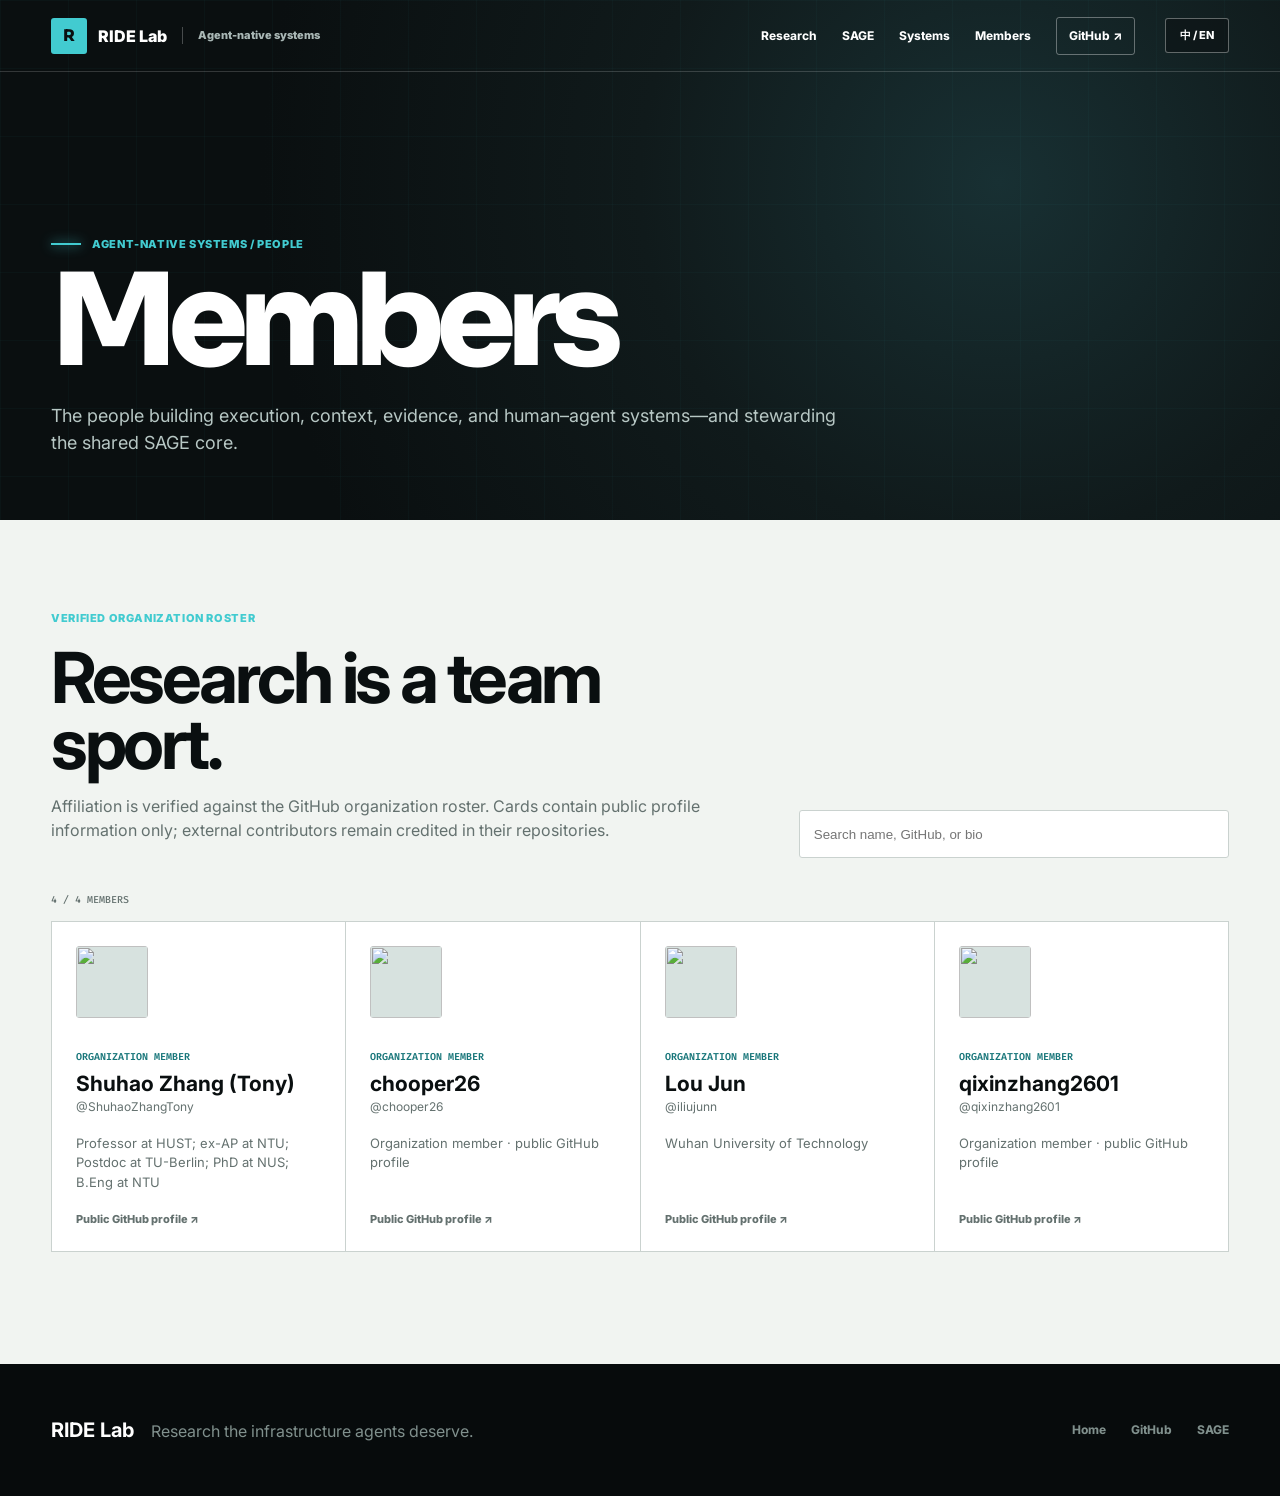
==== members.html @ 4f3273b3 "Add RIDE Lab members directory" ====
<!doctype html>
<html lang="en">
<head>
  <meta charset="utf-8">
  <meta name="viewport" content="width=device-width, initial-scale=1">
  <meta name="description" content="Verified RIDE Lab organization members and their public GitHub profiles.">
  <link rel="canonical" href="https://ride-lab.github.io/members.html">
  <title>Members | RIDE Lab</title>
  <link rel="icon" href="./assets/ride-mark.svg" type="image/svg+xml">
  <link rel="preconnect" href="https://fonts.googleapis.com">
  <link rel="preconnect" href="https://fonts.gstatic.com" crossorigin>
  <link href="https://fonts.googleapis.com/css2?family=Fira+Code:wght@400;500;600&family=Inter:wght@400;500;600;700;800;900&family=Sora:wght@600;700;800&display=swap" rel="stylesheet">
  <link rel="stylesheet" href="./assets/site.css?v=members-20260818">
</head>
<body data-title-en="Members | RIDE Lab" data-title-zh="成员｜RIDE Lab">
  <header class="site-header">
    <a class="brand" href="./index.html" aria-label="RIDE Lab home"><span class="brand-mark">R</span><span class="brand-copy">RIDE Lab<small data-en="Agent-native systems" data-zh="智能体原生系统">Agent-native systems</small></span></a>
    <nav aria-label="Primary navigation"><a href="./index.html#research" data-en="Research" data-zh="研究">Research</a><a href="./index.html#sage">SAGE</a><a href="./index.html#systems" data-en="Systems" data-zh="系统">Systems</a><a href="./members.html" aria-current="page" data-en="Members" data-zh="成员">Members</a><a class="nav-action" href="https://github.com/RIDE-Lab">GitHub ↗</a></nav>
    <button id="lang-toggle" class="lang-toggle" type="button" aria-label="切换到中文">中 / EN</button>
  </header>
  <main>
    <section class="members-hero" aria-labelledby="members-title"><div class="members-hero-copy"><p class="signal"><span></span><span data-en="Agent-native systems / people" data-zh="智能体原生系统 / 成员">Agent-native systems / people</span></p><h1 id="members-title" data-en="Members" data-zh="成员">Members</h1><p data-en="The people building execution, context, evidence, and human–agent systems—and stewarding the shared SAGE core." data-zh="共同建设执行、上下文、证据与人机智能体系统，并维护 SAGE 共同核心的成员。">The people building execution, context, evidence, and human–agent systems—and stewarding the shared SAGE core.</p></div></section>
    <section class="member-directory" data-member-directory data-source="./data/members.json">
      <div class="member-directory-head"><div><p class="eyebrow" data-en="Verified organization roster" data-zh="已核验组织名录">Verified organization roster</p><h2 data-en="Research is a team sport." data-zh="系统研究是一项团队工作。">Research is a team sport.</h2><p data-en="Affiliation is verified against the GitHub organization roster. Cards contain public profile information only; external contributors remain credited in their repositories." data-zh="成员归属依据 GitHub 组织名录核验；卡片仅展示公开资料，外部贡献者继续在相应仓库中单独致谢。">Affiliation is verified against the GitHub organization roster. Cards contain public profile information only; external contributors remain credited in their repositories.</p></div><label><span class="visually-hidden" data-en="Search members" data-zh="搜索成员">Search members</span><input class="member-search" data-member-search type="search" placeholder="Search name, GitHub, or bio" data-en-placeholder="Search name, GitHub, or bio" data-zh-placeholder="按姓名、GitHub 或简介搜索"></label></div>
      <p class="member-status" data-member-status aria-live="polite">Loading members…</p><div class="member-grid" data-member-grid></div><p class="member-empty" data-member-empty hidden></p>
      <noscript><p class="member-empty">JavaScript is required to render the verified member directory. <a href="https://github.com/orgs/RIDE-Lab/people">Open GitHub people ↗</a></p></noscript>
    </section>
  </main>
  <footer><div><strong>RIDE Lab</strong><span data-en="Research the infrastructure agents deserve." data-zh="研究智能体真正需要的基础设施。">Research the infrastructure agents deserve.</span></div><nav><a href="./index.html" data-en="Home" data-zh="首页">Home</a><a href="https://github.com/RIDE-Lab">GitHub</a><a href="https://sage.org.ai/">SAGE</a></nav></footer>
  <script src="./assets/site.js?v=members-20260818"></script><script src="./assets/members.js?v=20260818"></script>
</body>
</html>
---- assets/site.css ----
:root{--ink:#0a0f10;--panel:#11191a;--paper:#f1f4f1;--white:#fff;--muted:#64716f;--line:#cad2cf;--dark-line:#2a3737;--cyan:#42cbd0;--green:#a8d94f;--amber:#f0b341;--coral:#ed7659;--max:1440px}*{box-sizing:border-box}html{scroll-behavior:smooth}body{margin:0;color:var(--ink);background:var(--paper);font:16px/1.5 Inter,ui-sans-serif,system-ui,sans-serif}a{color:inherit}button{font:inherit}::selection{color:var(--ink);background:var(--cyan)}
.site-header{position:absolute;inset:0 0 auto;z-index:20;min-height:72px;padding:0 max(4vw,calc((100vw - var(--max))/2));display:flex;align-items:center;gap:30px;color:#fff;border-bottom:1px solid #ffffff2b}.brand{display:flex;align-items:center;gap:11px;text-decoration:none}.brand-mark{width:36px;height:36px;display:grid;place-items:center;color:var(--ink);background:var(--cyan);border-radius:3px;font:800 16px Sora,sans-serif}.brand-copy{display:flex;align-items:center;gap:15px;font-weight:850}.brand-copy small{padding-left:15px;color:#a9b7b5;border-left:1px solid #ffffff40;font-size:11px}.site-header nav{margin-left:auto;display:flex;align-items:center;gap:25px}.site-header nav a,footer nav a{font-size:12px;font-weight:750;text-decoration:none}.site-header nav a:hover{color:var(--cyan)}.nav-action{padding:9px 12px;border:1px solid #ffffff59;border-radius:3px}.lang-toggle{min-width:64px;padding:8px 10px;color:#fff;background:#0a0f1080;border:1px solid #ffffff59;border-radius:3px;font-size:11px;font-weight:800;cursor:pointer}.lang-toggle:hover{color:var(--ink);background:var(--cyan)}
.hero{position:relative;min-height:min(860px,92svh);padding:148px max(4vw,calc((100vw - var(--max))/2)) 55px;display:grid;align-items:end;overflow:hidden;color:#fff;background:var(--ink)}.hero:after{content:"";position:absolute;inset:0;background:linear-gradient(90deg,#0a0f10fa 0%,#0a0f10e6 41%,#0a0f1052 72%,#0a0f10c2 100%)}.hero-grid{position:absolute;inset:0;opacity:.28;background-image:linear-gradient(#79989529 1px,transparent 1px),linear-gradient(90deg,#79989529 1px,transparent 1px);background-size:64px 64px;transform:perspective(700px) rotateX(55deg) scale(1.45) translateY(13%);transform-origin:center bottom}.hero-orbit{position:absolute;z-index:1;right:clamp(-240px,-8vw,-50px);top:45%;border:1px solid #42cbd06b;border-radius:50%;transform:translateY(-50%)}.hero-orbit:before,.hero-orbit:after{content:"";position:absolute;inset:13%;border:inherit;border-radius:inherit}.hero-orbit:after{inset:28%;border-color:#a8d94f61}.orbit-one{width:min(63vw,850px);aspect-ratio:1}.orbit-two{right:clamp(20px,8vw,150px);width:min(34vw,470px);aspect-ratio:1;border-style:dashed;opacity:.62}.hero-core{position:absolute;z-index:2;right:clamp(120px,22vw,390px);top:45%;width:142px;height:142px;display:grid;place-items:center;border:1px solid #ffffff80;transform:translate(50%,-50%) rotate(45deg);background:#0a0f10c2;box-shadow:0 0 80px #42cbd029}.hero-core span{transform:rotate(-45deg);color:var(--cyan);font:600 12px "Fira Code",monospace}.hero-core i{position:absolute;width:9px;height:9px;background:var(--cyan);box-shadow:0 0 16px var(--cyan)}.hero-core i:nth-of-type(1){left:-5px;top:28px}.hero-core i:nth-of-type(2){right:-5px;top:28px;background:var(--green)}.hero-core i:nth-of-type(3){right:-5px;bottom:24px;background:var(--amber)}.hero-copy{position:relative;z-index:3;max-width:830px}.signal,.eyebrow{margin:0 0 18px;color:var(--cyan);font-size:11px;font-weight:850;text-transform:uppercase;letter-spacing:.055em}.signal{display:flex;align-items:center;gap:11px}.signal>span:first-child{width:30px;height:2px;background:var(--cyan);box-shadow:0 0 12px var(--cyan)}h1{margin:0;font:800 clamp(78px,12vw,176px)/.78 Sora,Inter,sans-serif;letter-spacing:-.075em}h1 span{margin-left:.08em;color:transparent;-webkit-text-stroke:1px #ffffffa3}.hero-kicker{margin:37px 0 13px;max-width:780px;font-size:clamp(27px,3.2vw,45px);font-weight:750;line-height:1.06;letter-spacing:-.035em}.hero-summary{margin:0;max-width:720px;color:#c0ccca;font-size:17px}.actions{margin-top:33px;display:flex;align-items:center;gap:12px;flex-wrap:wrap}.button{min-height:46px;padding:12px 16px;display:inline-flex;align-items:center;justify-content:space-between;gap:22px;border-radius:3px;font-size:13px;font-weight:850;text-decoration:none}.primary{color:var(--ink);background:var(--cyan)}.primary:hover{background:#fff}.quiet{color:#fff;border:1px solid #ffffff61}.quiet:hover{border-color:var(--cyan)}.text-link{font-size:13px;font-weight:800;text-decoration:none}.text-link:hover{color:var(--cyan)}.hero-metrics{position:absolute;z-index:4;right:max(4vw,calc((100vw - var(--max))/2));bottom:55px;margin:0;display:grid;grid-template-columns:repeat(3,128px);border-top:1px solid #ffffff57}.hero-metrics div{padding:14px 0 0 18px;border-left:1px solid #ffffff57}.hero-metrics dt{font:600 24px "Fira Code",monospace}.hero-metrics dd{margin:4px 0 0;color:#a9b7b5;font-size:10px;font-weight:650;text-transform:uppercase}
.scope-rail{display:grid;grid-template-columns:repeat(5,minmax(0,1fr));color:#fff;background:#141d1e;border-bottom:1px solid var(--dark-line)}.scope-rail a{min-height:72px;padding:17px 20px;display:flex;align-items:center;gap:12px;border-right:1px solid var(--dark-line);font-size:12px;font-weight:750;text-decoration:none}.scope-rail a:before{content:attr(data-code);color:var(--cyan);font:500 10px "Fira Code",monospace}.scope-rail a:hover{color:var(--cyan);background:#192526}
.section{padding:106px max(4vw,calc((100vw - var(--max))/2))}.section-head{margin-bottom:50px;display:grid;grid-template-columns:minmax(0,1.55fr) minmax(280px,.7fr);gap:55px;align-items:end}.section-head h2{margin:0;max-width:950px;font-size:clamp(41px,5.7vw,82px);line-height:.96;letter-spacing:-.055em}.section-head>p{margin:0;color:var(--muted);font-size:16px}.agenda-grid{display:grid;grid-template-columns:repeat(4,minmax(0,1fr));border-top:1px solid var(--line);border-left:1px solid var(--line)}.agenda-grid article{min-height:430px;padding:24px;display:flex;flex-direction:column;border-right:1px solid var(--line);border-bottom:1px solid var(--line)}.agenda-grid article:before{content:attr(data-index);color:#7f8c89;font:500 10px "Fira Code",monospace}.agenda-grid b{width:56px;height:56px;margin:70px 0 30px;display:grid;place-items:center;background:var(--cyan);border-radius:3px;font:700 15px "Fira Code",monospace}.agenda-grid article:nth-child(2) b{background:var(--green)}.agenda-grid article:nth-child(3) b{background:var(--amber)}.agenda-grid article:nth-child(4) b{background:var(--coral)}.agenda-grid h3{margin:0 0 12px;font-size:27px;line-height:1.05;letter-spacing:-.035em}.agenda-grid p{margin:0;color:var(--muted)}.agenda-grid small{margin-top:auto;padding-top:25px;color:#7d8987;font:500 10px "Fira Code",monospace}
.sage-section{display:grid;grid-template-columns:minmax(320px,.8fr) minmax(480px,1.35fr);gap:clamp(60px,9vw,145px);color:#fff;background:var(--ink)}.sage-title h2{margin:0;color:var(--cyan);font:800 clamp(90px,11vw,166px)/.82 Sora,sans-serif;letter-spacing:-.075em}.sage-title>p:last-child{margin:27px 0 0;color:#9dadaa;font:500 13px/1.75 "Fira Code",monospace;text-transform:uppercase}.sage-body{padding-top:37px}.sage-body h3{margin:0 0 24px;font-size:clamp(27px,3.3vw,48px);line-height:1.08;letter-spacing:-.04em}.sage-body>p{max-width:780px;color:#a9b8b6;font-size:17px}.pillars{margin-top:47px;display:grid;grid-template-columns:repeat(3,minmax(0,1fr));border-top:1px solid var(--dark-line);border-left:1px solid var(--dark-line)}.pillars div{min-height:170px;padding:20px;display:flex;flex-direction:column;border-right:1px solid var(--dark-line);border-bottom:1px solid var(--dark-line)}.pillars span{color:var(--cyan);font:500 10px "Fira Code",monospace}.pillars strong{margin-top:auto}.pillars small{margin-top:5px;color:#81918f}
.systems-section{background:#fff}.system-list{border-top:1px solid var(--line)}.system-list a{min-height:92px;padding:17px 14px;display:grid;grid-template-columns:115px minmax(190px,.75fr) minmax(260px,1.35fr) 120px 25px;gap:25px;align-items:center;border-bottom:1px solid var(--line);text-decoration:none}.system-list a:hover{background:var(--paper)}.system-list span{color:#7c8987;font:500 10px "Fira Code",monospace}.system-list strong{font-size:20px}.system-list p{margin:0;color:var(--muted)}.system-list em{width:max-content;padding:5px 7px;color:#125356;background:#ccebea;border-radius:3px;font:normal 500 9px "Fira Code",monospace}.system-list a:nth-child(2) em,.system-list a:nth-child(5) em{color:#34560c;background:#dfedc1}.system-list a:nth-child(4) em{color:#6a4904;background:#f3e0ac}.system-list a:nth-child(6) em{color:#7b3d2b;background:#f3d3c9}.system-list i{color:#71807e;font-style:normal}.directory-link{margin-top:24px;padding:16px 0;display:flex;justify-content:space-between;color:var(--muted);border-bottom:1px solid var(--line);font-size:13px;font-weight:800;text-decoration:none}.directory-link:hover{color:var(--ink)}
.method-section{color:#fff;background:#101718}.method-section .section-head>p,.ecosystem-section .section-head>p{color:#9eaeab}.method-path{display:grid;grid-template-columns:repeat(4,minmax(0,1fr));border-top:1px solid var(--dark-line);border-left:1px solid var(--dark-line)}.method-path article{min-height:280px;padding:23px;display:flex;flex-direction:column;border-right:1px solid var(--dark-line);border-bottom:1px solid var(--dark-line)}.method-path span{color:var(--cyan);font:500 10px "Fira Code",monospace}.method-path article:nth-child(2) span{color:var(--green)}.method-path article:nth-child(3) span{color:var(--amber)}.method-path article:nth-child(4) span{color:var(--coral)}.method-path strong{margin-top:auto;font-size:22px}.method-path p{margin:9px 0 0;color:#93a19f}
.ecosystem-section{color:#fff;background:#151f20}.architecture{display:grid;grid-template-columns:repeat(4,minmax(0,1fr));border-top:1px solid var(--dark-line);border-left:1px solid var(--dark-line)}.architecture a{min-height:215px;padding:22px;display:flex;flex-direction:column;border-right:1px solid var(--dark-line);border-bottom:1px solid var(--dark-line);text-decoration:none}.architecture a:hover,.architecture .active{background:#1c292a}.architecture span{color:#748684;font:500 10px "Fira Code",monospace}.architecture strong{margin-top:auto;font-size:24px}.architecture small{margin-top:8px;color:#9aaba8;font-size:12px}.architecture .active{box-shadow:inset 0 4px var(--cyan)}.architecture .active span,.architecture .active strong{color:var(--cyan)}.shared-line{min-height:92px;padding:20px 23px;display:grid;grid-template-columns:auto 1fr minmax(270px,auto);align-items:center;gap:22px;border:1px solid var(--dark-line);border-top:0}.shared-line strong{color:var(--cyan);font:800 24px Sora,sans-serif}.shared-line i{height:1px;background:linear-gradient(90deg,var(--cyan),#42cbd01a)}.shared-line p{margin:0;color:#9aaba8;font-size:12px}
footer{min-height:132px;padding:34px max(4vw,calc((100vw - var(--max))/2));display:flex;align-items:center;justify-content:space-between;gap:30px;color:#fff;background:#070b0c}footer>div{display:flex;align-items:baseline;gap:17px}footer strong{font-size:20px}footer span,footer nav{color:#80908d}footer nav{display:flex;gap:25px}footer nav a:hover{color:var(--cyan)}
.members-hero{position:relative;min-height:520px;padding:150px max(4vw,calc((100vw - var(--max))/2)) 64px;display:grid;align-items:end;overflow:hidden;color:#fff;background:radial-gradient(circle at 78% 35%,#183033 0,#101a1b 34%,var(--ink) 70%)}.members-hero:before{content:"";position:absolute;inset:0;opacity:.2;background-image:linear-gradient(#42cbd029 1px,transparent 1px),linear-gradient(90deg,#42cbd029 1px,transparent 1px);background-size:68px 68px}.members-hero-copy{position:relative;z-index:1;max-width:980px}.members-hero h1{font-size:clamp(72px,10vw,142px);line-height:.82}.members-hero p:last-child{max-width:790px;margin:27px 0 0;color:#b7c7c4;font-size:18px}.member-directory{padding:90px max(4vw,calc((100vw - var(--max))/2)) 112px;background:var(--paper)}.member-directory-head{margin-bottom:35px;display:grid;grid-template-columns:minmax(0,1fr) minmax(260px,430px);gap:44px;align-items:end}.member-directory-head h2{margin:0;font-size:clamp(42px,5.5vw,76px);line-height:.95;letter-spacing:-.05em}.member-directory-head>div>p:last-child{max-width:760px;color:var(--muted)}.member-search{width:100%;min-height:48px;padding:11px 14px;border:1px solid var(--line);border-radius:3px;color:var(--ink);background:#fff}.member-status{margin:0 0 15px;color:var(--muted);font:500 10px "Fira Code",monospace;text-transform:uppercase}.member-grid{display:grid;grid-template-columns:repeat(4,minmax(0,1fr));border-top:1px solid var(--line);border-left:1px solid var(--line)}.member-card{min-width:0;min-height:330px;padding:24px;display:flex;flex-direction:column;border-right:1px solid var(--line);border-bottom:1px solid var(--line);background:#fff}.member-card:hover{background:#edf3f1;box-shadow:inset 0 4px var(--cyan)}.member-avatar{width:72px;height:72px;border-radius:4px;object-fit:cover;background:#d7e2df}.member-identity{margin-top:24px}.member-label{color:#167579;font:600 10px "Fira Code",monospace;text-transform:uppercase}.member-identity h2{margin:7px 0 2px;font-size:21px;line-height:1.08;overflow-wrap:anywhere}.member-login{margin:0;color:var(--muted);font-size:12px;overflow-wrap:anywhere}.member-bio{margin:18px 0;color:var(--muted);font-size:13px}.member-meta{margin-top:auto;display:flex;align-items:end;justify-content:space-between;gap:14px;color:var(--muted);font-size:11px}.member-meta a{font-weight:800;text-decoration:none}.member-meta a:hover{color:#167579}.member-empty{padding:30px;border:1px solid var(--line);color:var(--muted);background:#fff}.visually-hidden{position:absolute;width:1px;height:1px;padding:0;margin:-1px;overflow:hidden;clip:rect(0,0,0,0);white-space:nowrap;border:0}
@media(max-width:1060px){.site-header nav a:not(.nav-action){display:none}.hero-metrics{position:relative;right:auto;bottom:auto;margin-top:48px}.hero{align-content:end}.scope-rail{grid-template-columns:repeat(3,minmax(0,1fr))}.agenda-grid,.method-path,.architecture,.member-grid{grid-template-columns:repeat(2,minmax(0,1fr))}.sage-section{grid-template-columns:1fr;gap:35px}.sage-body{padding-top:0}.system-list a{grid-template-columns:95px minmax(180px,.8fr) 1.4fr 25px}.system-list em{display:none}}
@media(max-width:700px){.site-header{min-height:64px;gap:12px}.brand-copy small,.site-header nav{display:none}.lang-toggle{margin-left:auto}.hero{min-height:800px;padding-top:112px}.hero:after{background:#0a0f10ad}.orbit-one{width:125vw;right:-55vw}.orbit-two{width:78vw;right:-5vw}.hero-core{right:28%;top:36%;width:106px;height:106px;opacity:.8}h1{font-size:clamp(66px,22vw,96px)}h1 span{display:block;width:max-content;margin:.16em 0 0}.hero-kicker{margin-top:31px;font-size:29px}.hero-summary{font-size:15px}.hero-metrics{grid-template-columns:repeat(3,minmax(0,1fr))}.hero-metrics div{padding-left:10px}.hero-metrics dt{font-size:18px}.scope-rail{grid-template-columns:1fr 1fr}.scope-rail a{min-height:58px;padding:13px}.section{padding-top:76px;padding-bottom:76px}.section-head{grid-template-columns:1fr;gap:23px}.section-head h2{font-size:42px}.agenda-grid,.method-path,.architecture{grid-template-columns:1fr}.agenda-grid article{min-height:340px}.agenda-grid b{margin-top:39px}.sage-section{grid-template-columns:minmax(0,1fr)}.sage-title h2{font-size:92px}.pillars{grid-template-columns:1fr}.pillars div{min-height:125px}.system-list a{min-height:125px;grid-template-columns:1fr auto;gap:5px 12px}.system-list span,.system-list strong{grid-column:1}.system-list p{grid-column:1/-1}.system-list i{grid-column:2;grid-row:1/3}.shared-line{grid-template-columns:1fr;gap:10px}.shared-line i{width:100%}.members-hero{min-height:440px;padding:120px 16px 46px}.members-hero h1{font-size:62px}.members-hero p:last-child{font-size:16px}.member-directory{padding:68px 16px 84px}.member-directory-head{grid-template-columns:1fr;gap:22px}.member-grid{grid-template-columns:1fr}.member-card{min-height:290px}footer{align-items:flex-start;flex-direction:column}footer>div{align-items:flex-start;flex-direction:column;gap:4px}}
@media(prefers-reduced-motion:reduce){html{scroll-behavior:auto}}
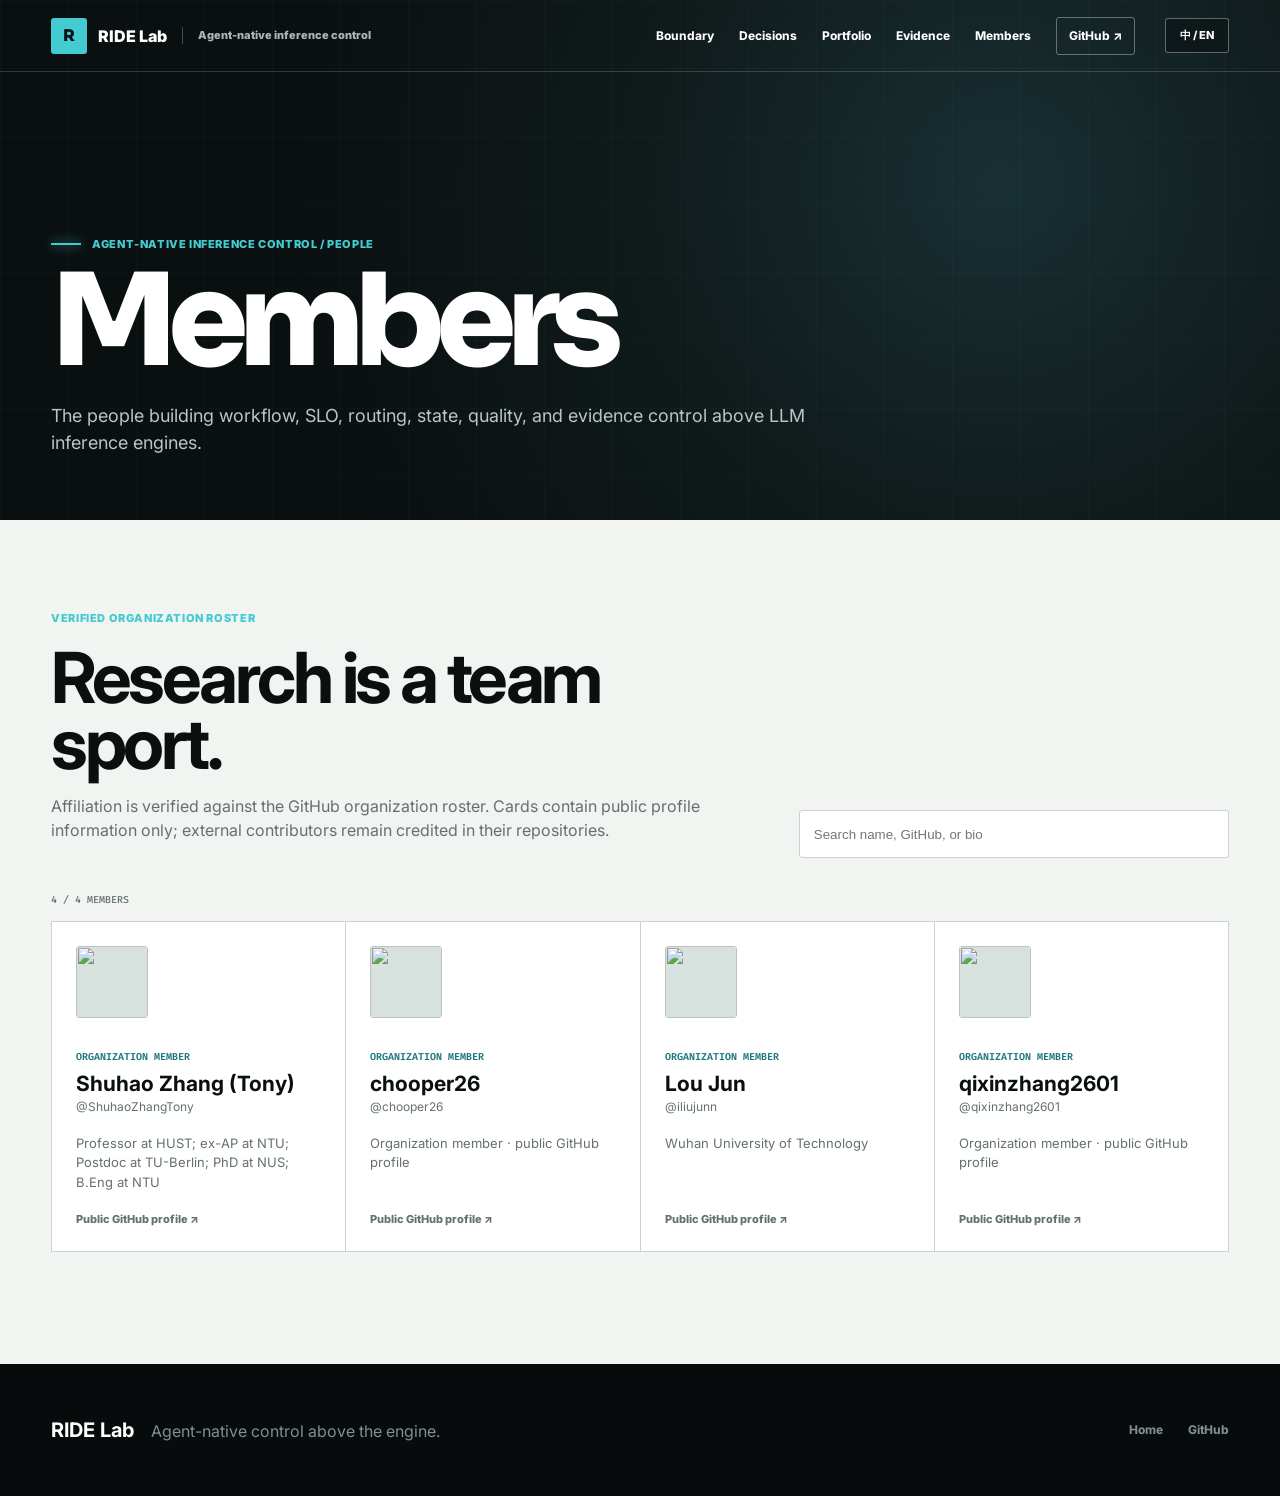
==== commit c4b4dc9c: "docs: rebuild site around agent-native inference control" ====
--- a/members.html
+++ b/members.html
@@ -10,23 +10,23 @@
   <link rel="preconnect" href="https://fonts.googleapis.com">
   <link rel="preconnect" href="https://fonts.gstatic.com" crossorigin>
   <link href="https://fonts.googleapis.com/css2?family=Fira+Code:wght@400;500;600&family=Inter:wght@400;500;600;700;800;900&family=Sora:wght@600;700;800&display=swap" rel="stylesheet">
-  <link rel="stylesheet" href="./assets/site.css?v=members-20260818">
+  <link rel="stylesheet" href="./assets/site.css?v=control-plane-20260825">
 </head>
 <body data-title-en="Members | RIDE Lab" data-title-zh="成员｜RIDE Lab">
   <header class="site-header">
-    <a class="brand" href="./index.html" aria-label="RIDE Lab home"><span class="brand-mark">R</span><span class="brand-copy">RIDE Lab<small data-en="Agent-native systems" data-zh="智能体原生系统">Agent-native systems</small></span></a>
-    <nav aria-label="Primary navigation"><a href="./index.html#research" data-en="Research" data-zh="研究">Research</a><a href="./index.html#sage">SAGE</a><a href="./index.html#systems" data-en="Systems" data-zh="系统">Systems</a><a href="./members.html" aria-current="page" data-en="Members" data-zh="成员">Members</a><a class="nav-action" href="https://github.com/RIDE-Lab">GitHub ↗</a></nav>
+    <a class="brand" href="./index.html" aria-label="RIDE Lab home"><span class="brand-mark">R</span><span class="brand-copy">RIDE Lab<small data-en="Agent-native inference control" data-zh="智能体原生推理控制">Agent-native inference control</small></span></a>
+    <nav aria-label="Primary navigation"><a href="./index.html#boundary" data-en="Boundary" data-zh="边界">Boundary</a><a href="./index.html#decisions" data-en="Decisions" data-zh="决策">Decisions</a><a href="./index.html#portfolio" data-en="Portfolio" data-zh="课题">Portfolio</a><a href="./index.html#evidence" data-en="Evidence" data-zh="证据">Evidence</a><a href="./members.html" aria-current="page" data-en="Members" data-zh="成员">Members</a><a class="nav-action" href="https://github.com/RIDE-Lab">GitHub ↗</a></nav>
     <button id="lang-toggle" class="lang-toggle" type="button" aria-label="切换到中文">中 / EN</button>
   </header>
   <main>
-    <section class="members-hero" aria-labelledby="members-title"><div class="members-hero-copy"><p class="signal"><span></span><span data-en="Agent-native systems / people" data-zh="智能体原生系统 / 成员">Agent-native systems / people</span></p><h1 id="members-title" data-en="Members" data-zh="成员">Members</h1><p data-en="The people building execution, context, evidence, and human–agent systems—and stewarding the shared SAGE core." data-zh="共同建设执行、上下文、证据与人机智能体系统，并维护 SAGE 共同核心的成员。">The people building execution, context, evidence, and human–agent systems—and stewarding the shared SAGE core.</p></div></section>
+    <section class="members-hero" aria-labelledby="members-title"><div class="members-hero-copy"><p class="signal"><span></span><span data-en="Agent-native inference control / people" data-zh="智能体原生推理控制 / 成员">Agent-native inference control / people</span></p><h1 id="members-title" data-en="Members" data-zh="成员">Members</h1><p data-en="The people building workflow, SLO, routing, state, quality, and evidence control above LLM inference engines." data-zh="共同建设大模型推理引擎之上的工作流、SLO、路由、状态、质量与证据控制。">The people building workflow, SLO, routing, state, quality, and evidence control above LLM inference engines.</p></div></section>
     <section class="member-directory" data-member-directory data-source="./data/members.json">
       <div class="member-directory-head"><div><p class="eyebrow" data-en="Verified organization roster" data-zh="已核验组织名录">Verified organization roster</p><h2 data-en="Research is a team sport." data-zh="系统研究是一项团队工作。">Research is a team sport.</h2><p data-en="Affiliation is verified against the GitHub organization roster. Cards contain public profile information only; external contributors remain credited in their repositories." data-zh="成员归属依据 GitHub 组织名录核验；卡片仅展示公开资料，外部贡献者继续在相应仓库中单独致谢。">Affiliation is verified against the GitHub organization roster. Cards contain public profile information only; external contributors remain credited in their repositories.</p></div><label><span class="visually-hidden" data-en="Search members" data-zh="搜索成员">Search members</span><input class="member-search" data-member-search type="search" placeholder="Search name, GitHub, or bio" data-en-placeholder="Search name, GitHub, or bio" data-zh-placeholder="按姓名、GitHub 或简介搜索"></label></div>
       <p class="member-status" data-member-status aria-live="polite">Loading members…</p><div class="member-grid" data-member-grid></div><p class="member-empty" data-member-empty hidden></p>
       <noscript><p class="member-empty">JavaScript is required to render the verified member directory. <a href="https://github.com/orgs/RIDE-Lab/people">Open GitHub people ↗</a></p></noscript>
     </section>
   </main>
-  <footer><div><strong>RIDE Lab</strong><span data-en="Research the infrastructure agents deserve." data-zh="研究智能体真正需要的基础设施。">Research the infrastructure agents deserve.</span></div><nav><a href="./index.html" data-en="Home" data-zh="首页">Home</a><a href="https://github.com/RIDE-Lab">GitHub</a><a href="https://sage.org.ai/">SAGE</a></nav></footer>
+  <footer><div><strong>RIDE Lab</strong><span data-en="Agent-native control above the engine." data-zh="在引擎之上构建智能体原生控制。">Agent-native control above the engine.</span></div><nav><a href="./index.html" data-en="Home" data-zh="首页">Home</a><a href="https://github.com/RIDE-Lab">GitHub</a></nav></footer>
   <script src="./assets/site.js?v=members-20260818"></script><script src="./assets/members.js?v=20260818"></script>
 </body>
 </html>
--- a/assets/site.css
+++ b/assets/site.css
@@ -5,10 +5,11 @@
 .section{padding:106px max(4vw,calc((100vw - var(--max))/2))}.section-head{margin-bottom:50px;display:grid;grid-template-columns:minmax(0,1.55fr) minmax(280px,.7fr);gap:55px;align-items:end}.section-head h2{margin:0;max-width:950px;font-size:clamp(41px,5.7vw,82px);line-height:.96;letter-spacing:-.055em}.section-head>p{margin:0;color:var(--muted);font-size:16px}.agenda-grid{display:grid;grid-template-columns:repeat(4,minmax(0,1fr));border-top:1px solid var(--line);border-left:1px solid var(--line)}.agenda-grid article{min-height:430px;padding:24px;display:flex;flex-direction:column;border-right:1px solid var(--line);border-bottom:1px solid var(--line)}.agenda-grid article:before{content:attr(data-index);color:#7f8c89;font:500 10px "Fira Code",monospace}.agenda-grid b{width:56px;height:56px;margin:70px 0 30px;display:grid;place-items:center;background:var(--cyan);border-radius:3px;font:700 15px "Fira Code",monospace}.agenda-grid article:nth-child(2) b{background:var(--green)}.agenda-grid article:nth-child(3) b{background:var(--amber)}.agenda-grid article:nth-child(4) b{background:var(--coral)}.agenda-grid h3{margin:0 0 12px;font-size:27px;line-height:1.05;letter-spacing:-.035em}.agenda-grid p{margin:0;color:var(--muted)}.agenda-grid small{margin-top:auto;padding-top:25px;color:#7d8987;font:500 10px "Fira Code",monospace}
 .sage-section{display:grid;grid-template-columns:minmax(320px,.8fr) minmax(480px,1.35fr);gap:clamp(60px,9vw,145px);color:#fff;background:var(--ink)}.sage-title h2{margin:0;color:var(--cyan);font:800 clamp(90px,11vw,166px)/.82 Sora,sans-serif;letter-spacing:-.075em}.sage-title>p:last-child{margin:27px 0 0;color:#9dadaa;font:500 13px/1.75 "Fira Code",monospace;text-transform:uppercase}.sage-body{padding-top:37px}.sage-body h3{margin:0 0 24px;font-size:clamp(27px,3.3vw,48px);line-height:1.08;letter-spacing:-.04em}.sage-body>p{max-width:780px;color:#a9b8b6;font-size:17px}.pillars{margin-top:47px;display:grid;grid-template-columns:repeat(3,minmax(0,1fr));border-top:1px solid var(--dark-line);border-left:1px solid var(--dark-line)}.pillars div{min-height:170px;padding:20px;display:flex;flex-direction:column;border-right:1px solid var(--dark-line);border-bottom:1px solid var(--dark-line)}.pillars span{color:var(--cyan);font:500 10px "Fira Code",monospace}.pillars strong{margin-top:auto}.pillars small{margin-top:5px;color:#81918f}
 .systems-section{background:#fff}.system-list{border-top:1px solid var(--line)}.system-list a{min-height:92px;padding:17px 14px;display:grid;grid-template-columns:115px minmax(190px,.75fr) minmax(260px,1.35fr) 120px 25px;gap:25px;align-items:center;border-bottom:1px solid var(--line);text-decoration:none}.system-list a:hover{background:var(--paper)}.system-list span{color:#7c8987;font:500 10px "Fira Code",monospace}.system-list strong{font-size:20px}.system-list p{margin:0;color:var(--muted)}.system-list em{width:max-content;padding:5px 7px;color:#125356;background:#ccebea;border-radius:3px;font:normal 500 9px "Fira Code",monospace}.system-list a:nth-child(2) em,.system-list a:nth-child(5) em{color:#34560c;background:#dfedc1}.system-list a:nth-child(4) em{color:#6a4904;background:#f3e0ac}.system-list a:nth-child(6) em{color:#7b3d2b;background:#f3d3c9}.system-list i{color:#71807e;font-style:normal}.directory-link{margin-top:24px;padding:16px 0;display:flex;justify-content:space-between;color:var(--muted);border-bottom:1px solid var(--line);font-size:13px;font-weight:800;text-decoration:none}.directory-link:hover{color:var(--ink)}
+.portfolio-grid{display:grid;grid-template-columns:repeat(3,minmax(0,1fr));border-top:1px solid var(--line);border-left:1px solid var(--line)}.project-card{min-height:350px;padding:25px;display:flex;flex-direction:column;border-right:1px solid var(--line);border-bottom:1px solid var(--line);color:var(--ink);background:#fff;text-decoration:none}.project-card:hover{background:var(--paper);box-shadow:inset 0 4px var(--cyan)}.project-card>span{color:#5f6f6d;font:500 10px "Fira Code",monospace}.project-card h3{margin:74px 0 14px;font-size:28px;line-height:1.03;letter-spacing:-.035em}.project-card p{margin:0;color:var(--muted)}.project-card footer{min-height:0;margin-top:auto;padding:30px 0 0;display:flex;align-items:flex-end;justify-content:space-between;gap:18px;color:var(--muted);background:transparent}.project-card footer small{font-size:11px}.project-card footer em{color:#125356;font:normal 600 9px "Fira Code",monospace}.project-card.negative{background:#fff8ec}.project-card.negative:hover{box-shadow:inset 0 4px var(--amber)}.project-card.negative footer em{color:#7a4d00}.leadership-section{background:var(--paper)}.leadership-card{padding:42px;display:grid;grid-template-columns:minmax(0,1fr) minmax(320px,.8fr);gap:70px;color:#fff;background:var(--ink)}.leadership-card h2{margin:0;font-size:clamp(38px,5vw,70px);line-height:.97;letter-spacing:-.05em}.leadership-card>div:last-child{align-self:end}.leadership-card strong{font-size:22px}.leadership-card p{color:#aab9b6}.leadership-card small{color:#7f908d}
 .method-section{color:#fff;background:#101718}.method-section .section-head>p,.ecosystem-section .section-head>p{color:#9eaeab}.method-path{display:grid;grid-template-columns:repeat(4,minmax(0,1fr));border-top:1px solid var(--dark-line);border-left:1px solid var(--dark-line)}.method-path article{min-height:280px;padding:23px;display:flex;flex-direction:column;border-right:1px solid var(--dark-line);border-bottom:1px solid var(--dark-line)}.method-path span{color:var(--cyan);font:500 10px "Fira Code",monospace}.method-path article:nth-child(2) span{color:var(--green)}.method-path article:nth-child(3) span{color:var(--amber)}.method-path article:nth-child(4) span{color:var(--coral)}.method-path strong{margin-top:auto;font-size:22px}.method-path p{margin:9px 0 0;color:#93a19f}
 .ecosystem-section{color:#fff;background:#151f20}.architecture{display:grid;grid-template-columns:repeat(4,minmax(0,1fr));border-top:1px solid var(--dark-line);border-left:1px solid var(--dark-line)}.architecture a{min-height:215px;padding:22px;display:flex;flex-direction:column;border-right:1px solid var(--dark-line);border-bottom:1px solid var(--dark-line);text-decoration:none}.architecture a:hover,.architecture .active{background:#1c292a}.architecture span{color:#748684;font:500 10px "Fira Code",monospace}.architecture strong{margin-top:auto;font-size:24px}.architecture small{margin-top:8px;color:#9aaba8;font-size:12px}.architecture .active{box-shadow:inset 0 4px var(--cyan)}.architecture .active span,.architecture .active strong{color:var(--cyan)}.shared-line{min-height:92px;padding:20px 23px;display:grid;grid-template-columns:auto 1fr minmax(270px,auto);align-items:center;gap:22px;border:1px solid var(--dark-line);border-top:0}.shared-line strong{color:var(--cyan);font:800 24px Sora,sans-serif}.shared-line i{height:1px;background:linear-gradient(90deg,var(--cyan),#42cbd01a)}.shared-line p{margin:0;color:#9aaba8;font-size:12px}
 footer{min-height:132px;padding:34px max(4vw,calc((100vw - var(--max))/2));display:flex;align-items:center;justify-content:space-between;gap:30px;color:#fff;background:#070b0c}footer>div{display:flex;align-items:baseline;gap:17px}footer strong{font-size:20px}footer span,footer nav{color:#80908d}footer nav{display:flex;gap:25px}footer nav a:hover{color:var(--cyan)}
 .members-hero{position:relative;min-height:520px;padding:150px max(4vw,calc((100vw - var(--max))/2)) 64px;display:grid;align-items:end;overflow:hidden;color:#fff;background:radial-gradient(circle at 78% 35%,#183033 0,#101a1b 34%,var(--ink) 70%)}.members-hero:before{content:"";position:absolute;inset:0;opacity:.2;background-image:linear-gradient(#42cbd029 1px,transparent 1px),linear-gradient(90deg,#42cbd029 1px,transparent 1px);background-size:68px 68px}.members-hero-copy{position:relative;z-index:1;max-width:980px}.members-hero h1{font-size:clamp(72px,10vw,142px);line-height:.82}.members-hero p:last-child{max-width:790px;margin:27px 0 0;color:#b7c7c4;font-size:18px}.member-directory{padding:90px max(4vw,calc((100vw - var(--max))/2)) 112px;background:var(--paper)}.member-directory-head{margin-bottom:35px;display:grid;grid-template-columns:minmax(0,1fr) minmax(260px,430px);gap:44px;align-items:end}.member-directory-head h2{margin:0;font-size:clamp(42px,5.5vw,76px);line-height:.95;letter-spacing:-.05em}.member-directory-head>div>p:last-child{max-width:760px;color:var(--muted)}.member-search{width:100%;min-height:48px;padding:11px 14px;border:1px solid var(--line);border-radius:3px;color:var(--ink);background:#fff}.member-status{margin:0 0 15px;color:var(--muted);font:500 10px "Fira Code",monospace;text-transform:uppercase}.member-grid{display:grid;grid-template-columns:repeat(4,minmax(0,1fr));border-top:1px solid var(--line);border-left:1px solid var(--line)}.member-card{min-width:0;min-height:330px;padding:24px;display:flex;flex-direction:column;border-right:1px solid var(--line);border-bottom:1px solid var(--line);background:#fff}.member-card:hover{background:#edf3f1;box-shadow:inset 0 4px var(--cyan)}.member-avatar{width:72px;height:72px;border-radius:4px;object-fit:cover;background:#d7e2df}.member-identity{margin-top:24px}.member-label{color:#167579;font:600 10px "Fira Code",monospace;text-transform:uppercase}.member-identity h2{margin:7px 0 2px;font-size:21px;line-height:1.08;overflow-wrap:anywhere}.member-login{margin:0;color:var(--muted);font-size:12px;overflow-wrap:anywhere}.member-bio{margin:18px 0;color:var(--muted);font-size:13px}.member-meta{margin-top:auto;display:flex;align-items:end;justify-content:space-between;gap:14px;color:var(--muted);font-size:11px}.member-meta a{font-weight:800;text-decoration:none}.member-meta a:hover{color:#167579}.member-empty{padding:30px;border:1px solid var(--line);color:var(--muted);background:#fff}.visually-hidden{position:absolute;width:1px;height:1px;padding:0;margin:-1px;overflow:hidden;clip:rect(0,0,0,0);white-space:nowrap;border:0}
-@media(max-width:1060px){.site-header nav a:not(.nav-action){display:none}.hero-metrics{position:relative;right:auto;bottom:auto;margin-top:48px}.hero{align-content:end}.scope-rail{grid-template-columns:repeat(3,minmax(0,1fr))}.agenda-grid,.method-path,.architecture,.member-grid{grid-template-columns:repeat(2,minmax(0,1fr))}.sage-section{grid-template-columns:1fr;gap:35px}.sage-body{padding-top:0}.system-list a{grid-template-columns:95px minmax(180px,.8fr) 1.4fr 25px}.system-list em{display:none}}
-@media(max-width:700px){.site-header{min-height:64px;gap:12px}.brand-copy small,.site-header nav{display:none}.lang-toggle{margin-left:auto}.hero{min-height:800px;padding-top:112px}.hero:after{background:#0a0f10ad}.orbit-one{width:125vw;right:-55vw}.orbit-two{width:78vw;right:-5vw}.hero-core{right:28%;top:36%;width:106px;height:106px;opacity:.8}h1{font-size:clamp(66px,22vw,96px)}h1 span{display:block;width:max-content;margin:.16em 0 0}.hero-kicker{margin-top:31px;font-size:29px}.hero-summary{font-size:15px}.hero-metrics{grid-template-columns:repeat(3,minmax(0,1fr))}.hero-metrics div{padding-left:10px}.hero-metrics dt{font-size:18px}.scope-rail{grid-template-columns:1fr 1fr}.scope-rail a{min-height:58px;padding:13px}.section{padding-top:76px;padding-bottom:76px}.section-head{grid-template-columns:1fr;gap:23px}.section-head h2{font-size:42px}.agenda-grid,.method-path,.architecture{grid-template-columns:1fr}.agenda-grid article{min-height:340px}.agenda-grid b{margin-top:39px}.sage-section{grid-template-columns:minmax(0,1fr)}.sage-title h2{font-size:92px}.pillars{grid-template-columns:1fr}.pillars div{min-height:125px}.system-list a{min-height:125px;grid-template-columns:1fr auto;gap:5px 12px}.system-list span,.system-list strong{grid-column:1}.system-list p{grid-column:1/-1}.system-list i{grid-column:2;grid-row:1/3}.shared-line{grid-template-columns:1fr;gap:10px}.shared-line i{width:100%}.members-hero{min-height:440px;padding:120px 16px 46px}.members-hero h1{font-size:62px}.members-hero p:last-child{font-size:16px}.member-directory{padding:68px 16px 84px}.member-directory-head{grid-template-columns:1fr;gap:22px}.member-grid{grid-template-columns:1fr}.member-card{min-height:290px}footer{align-items:flex-start;flex-direction:column}footer>div{align-items:flex-start;flex-direction:column;gap:4px}}
+@media(max-width:1060px){.site-header nav a:not(.nav-action){display:none}.hero-metrics{position:relative;right:auto;bottom:auto;margin-top:48px}.hero{align-content:end}.scope-rail{grid-template-columns:repeat(3,minmax(0,1fr))}.agenda-grid,.method-path,.architecture,.member-grid,.portfolio-grid{grid-template-columns:repeat(2,minmax(0,1fr))}.sage-section{grid-template-columns:1fr;gap:35px}.sage-body{padding-top:0}.system-list a{grid-template-columns:95px minmax(180px,.8fr) 1.4fr 25px}.system-list em{display:none}}
+@media(max-width:700px){.site-header{min-height:64px;gap:12px}.brand-copy small,.site-header nav{display:none}.lang-toggle{margin-left:auto}.hero{min-height:800px;padding-top:112px}.hero:after{background:#0a0f10ad}.orbit-one{width:125vw;right:-55vw}.orbit-two{width:78vw;right:-5vw}.hero-core{right:28%;top:36%;width:106px;height:106px;opacity:.8}h1{font-size:clamp(66px,22vw,96px)}h1 span{display:block;width:max-content;margin:.16em 0 0}.hero-kicker{margin-top:31px;font-size:29px}.hero-summary{font-size:15px}.hero-metrics{grid-template-columns:repeat(3,minmax(0,1fr))}.hero-metrics div{padding-left:10px}.hero-metrics dt{font-size:18px}.scope-rail{grid-template-columns:1fr 1fr}.scope-rail a{min-height:58px;padding:13px}.section{padding-top:76px;padding-bottom:76px}.section-head{grid-template-columns:1fr;gap:23px}.section-head h2{font-size:42px}.agenda-grid,.method-path,.architecture,.portfolio-grid{grid-template-columns:1fr}.agenda-grid article{min-height:340px}.agenda-grid b{margin-top:39px}.project-card{min-height:300px}.project-card h3{margin-top:48px}.leadership-card{padding:28px;grid-template-columns:1fr;gap:38px}.sage-section{grid-template-columns:minmax(0,1fr)}.sage-title h2{font-size:92px}.pillars{grid-template-columns:1fr}.pillars div{min-height:125px}.system-list a{min-height:125px;grid-template-columns:1fr auto;gap:5px 12px}.system-list span,.system-list strong{grid-column:1}.system-list p{grid-column:1/-1}.system-list i{grid-column:2;grid-row:1/3}.shared-line{grid-template-columns:1fr;gap:10px}.shared-line i{width:100%}.members-hero{min-height:440px;padding:120px 16px 46px}.members-hero h1{font-size:62px}.members-hero p:last-child{font-size:16px}.member-directory{padding:68px 16px 84px}.member-directory-head{grid-template-columns:1fr;gap:22px}.member-grid{grid-template-columns:1fr}.member-card{min-height:290px}footer{align-items:flex-start;flex-direction:column}footer>div{align-items:flex-start;flex-direction:column;gap:4px}}
 @media(prefers-reduced-motion:reduce){html{scroll-behavior:auto}}
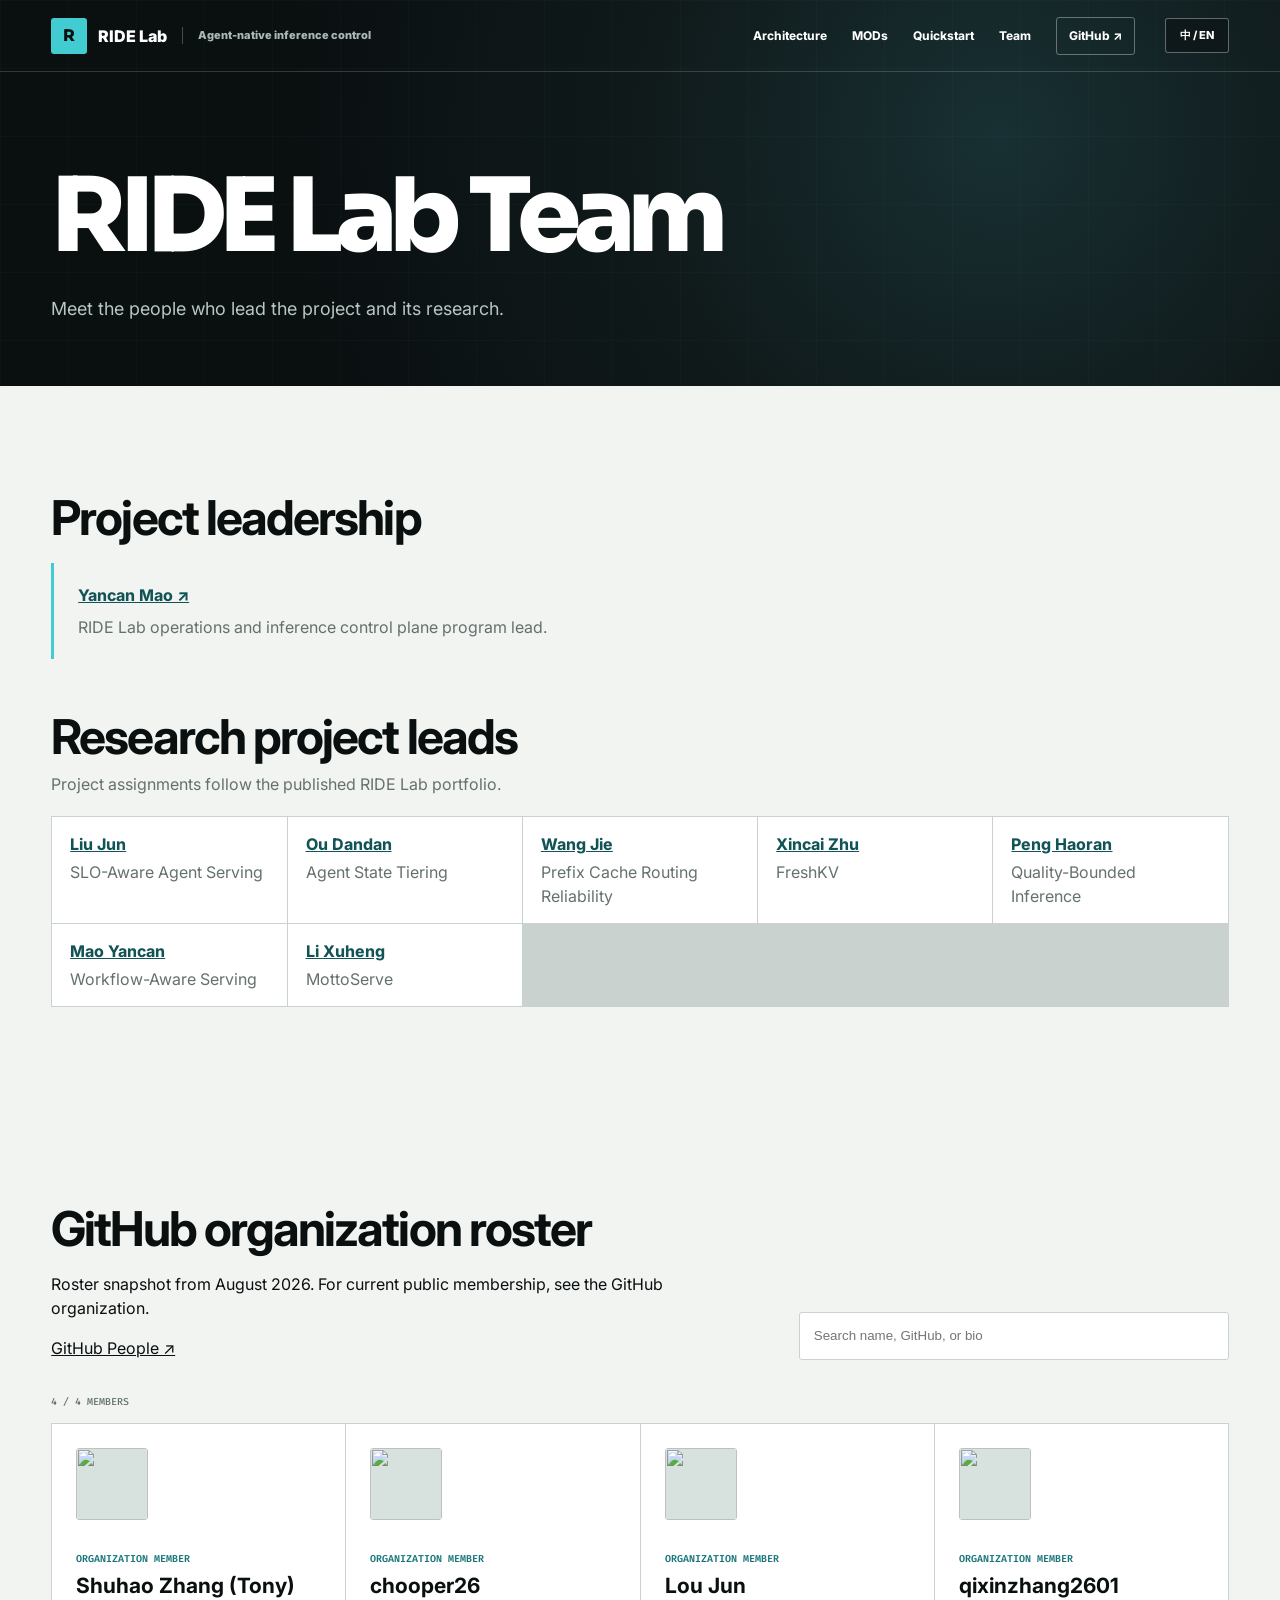
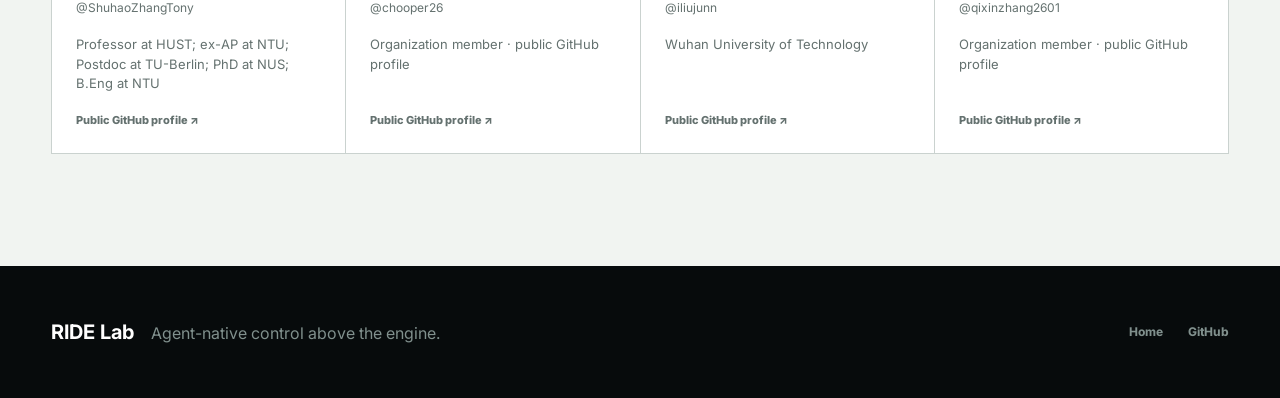
==== commit da5a9123: "Showcase RIDE controllers and reorganize the team page" ====
--- a/members.html
+++ b/members.html
@@ -3,30 +3,62 @@
 <head>
   <meta charset="utf-8">
   <meta name="viewport" content="width=device-width, initial-scale=1">
-  <meta name="description" content="Verified RIDE Lab organization members and their public GitHub profiles.">
+  <meta name="description" content="RIDE Lab project leadership, research leads, and GitHub organization roster.">
   <link rel="canonical" href="https://ride-lab.github.io/members.html">
   <title>Members | RIDE Lab</title>
   <link rel="icon" href="./assets/ride-mark.svg" type="image/svg+xml">
   <link rel="preconnect" href="https://fonts.googleapis.com">
   <link rel="preconnect" href="https://fonts.gstatic.com" crossorigin>
   <link href="https://fonts.googleapis.com/css2?family=Fira+Code:wght@400;500;600&family=Inter:wght@400;500;600;700;800;900&family=Sora:wght@600;700;800&display=swap" rel="stylesheet">
-  <link rel="stylesheet" href="./assets/site.css?v=control-plane-20260825">
+  <link rel="stylesheet" href="./assets/site.css?v=ride-project">
 </head>
 <body data-title-en="Members | RIDE Lab" data-title-zh="成员｜RIDE Lab">
   <header class="site-header">
     <a class="brand" href="./index.html" aria-label="RIDE Lab home"><span class="brand-mark">R</span><span class="brand-copy">RIDE Lab<small data-en="Agent-native inference control" data-zh="智能体原生推理控制">Agent-native inference control</small></span></a>
-    <nav aria-label="Primary navigation"><a href="./index.html#boundary" data-en="Boundary" data-zh="边界">Boundary</a><a href="./index.html#decisions" data-en="Decisions" data-zh="决策">Decisions</a><a href="./index.html#portfolio" data-en="Portfolio" data-zh="课题">Portfolio</a><a href="./index.html#evidence" data-en="Evidence" data-zh="证据">Evidence</a><a href="./members.html" aria-current="page" data-en="Members" data-zh="成员">Members</a><a class="nav-action" href="https://github.com/RIDE-Lab">GitHub ↗</a></nav>
+    <nav aria-label="Primary navigation">
+      <a href="./index.html#boundary" data-en="Architecture" data-zh="系统架构">Architecture</a>
+      <a href="./index.html#portfolio" data-en="MODs" data-zh="MOD 目录">MODs</a>
+      <a href="./index.html#quickstart" data-en="Quickstart" data-zh="快速上手">Quickstart</a>
+      <a href="./members.html" aria-current="page" data-en="Team" data-zh="团队">Team</a>
+      <a class="nav-action" href="https://github.com/RIDE-Lab">GitHub ↗</a>
+    </nav>
     <button id="lang-toggle" class="lang-toggle" type="button" aria-label="切换到中文">中 / EN</button>
   </header>
   <main>
-    <section class="members-hero" aria-labelledby="members-title"><div class="members-hero-copy"><p class="signal"><span></span><span data-en="Agent-native inference control / people" data-zh="智能体原生推理控制 / 成员">Agent-native inference control / people</span></p><h1 id="members-title" data-en="Members" data-zh="成员">Members</h1><p data-en="The people building workflow, SLO, routing, state, quality, and evidence control above LLM inference engines." data-zh="共同建设大模型推理引擎之上的工作流、SLO、路由、状态、质量与证据控制。">The people building workflow, SLO, routing, state, quality, and evidence control above LLM inference engines.</p></div></section>
+    <section class="members-hero" aria-labelledby="members-title">
+      <div class="members-hero-copy">
+        <h1 id="members-title" data-en="RIDE Lab Team" data-zh="RIDE Lab 团队">RIDE Lab Team</h1>
+        <p data-en="Meet the people who lead the project and its research." data-zh="了解谁在维护 RIDE 项目、谁在负责各研究课题。">Meet the people who lead the project and its research.</p>
+      </div>
+    </section>
+    <section id="leadership" class="section team-section" aria-labelledby="leadership-title">
+      <h2 id="leadership-title" data-en="Project leadership" data-zh="项目负责人">Project leadership</h2>
+      <div class="team-lead">
+        <a href="https://github.com/yancanmao" data-en="Yancan Mao ↗" data-zh="毛言粲 ↗">Yancan Mao ↗</a>
+        <p data-en="RIDE Lab operations and inference control plane program lead." data-zh="负责 RIDE Lab 运营与推理控制平面方向。">RIDE Lab operations and inference control plane program lead.</p>
+      </div>
+      <div class="team-research">
+        <h2 data-en="Research project leads" data-zh="研究课题负责人">Research project leads</h2>
+        <p data-en="Project assignments follow the published RIDE Lab portfolio." data-zh="课题分工沿用 RIDE Lab 已公开的研究课题署名。">Project assignments follow the published RIDE Lab portfolio.</p>
+        <ul class="team-projects" data-research-leads data-source="./data/control-plane-projects.json?v=ride-project">
+          <li><a href="./index.html#research" data-en="See research projects and leads" data-zh="查看研究课题与负责人">See research projects and leads</a></li>
+        </ul>
+      </div>
+    </section>
     <section class="member-directory" data-member-directory data-source="./data/members.json">
-      <div class="member-directory-head"><div><p class="eyebrow" data-en="Verified organization roster" data-zh="已核验组织名录">Verified organization roster</p><h2 data-en="Research is a team sport." data-zh="系统研究是一项团队工作。">Research is a team sport.</h2><p data-en="Affiliation is verified against the GitHub organization roster. Cards contain public profile information only; external contributors remain credited in their repositories." data-zh="成员归属依据 GitHub 组织名录核验；卡片仅展示公开资料，外部贡献者继续在相应仓库中单独致谢。">Affiliation is verified against the GitHub organization roster. Cards contain public profile information only; external contributors remain credited in their repositories.</p></div><label><span class="visually-hidden" data-en="Search members" data-zh="搜索成员">Search members</span><input class="member-search" data-member-search type="search" placeholder="Search name, GitHub, or bio" data-en-placeholder="Search name, GitHub, or bio" data-zh-placeholder="按姓名、GitHub 或简介搜索"></label></div>
+      <div class="member-directory-head">
+        <div>
+          <h2 data-en="GitHub organization roster" data-zh="GitHub 组织名录">GitHub organization roster</h2>
+          <p data-en="Roster snapshot from August 2026. For current public membership, see the GitHub organization." data-zh="以下为 2026 年 8 月的名录快照，当前公开成员请以 GitHub 组织页为准。">Roster snapshot from August 2026. For current public membership, see the GitHub organization.</p>
+          <a href="https://github.com/orgs/RIDE-Lab/people" data-en="GitHub People ↗" data-zh="GitHub 组织成员 ↗">GitHub People ↗</a>
+        </div>
+        <label><span class="visually-hidden" data-en="Search members" data-zh="搜索成员">Search members</span><input class="member-search" data-member-search type="search" placeholder="Search name, GitHub, or bio" data-en-placeholder="Search name, GitHub, or bio" data-zh-placeholder="按姓名、GitHub 或简介搜索"></label>
+      </div>
       <p class="member-status" data-member-status aria-live="polite">Loading members…</p><div class="member-grid" data-member-grid></div><p class="member-empty" data-member-empty hidden></p>
       <noscript><p class="member-empty">JavaScript is required to render the verified member directory. <a href="https://github.com/orgs/RIDE-Lab/people">Open GitHub people ↗</a></p></noscript>
     </section>
   </main>
   <footer><div><strong>RIDE Lab</strong><span data-en="Agent-native control above the engine." data-zh="在引擎之上构建智能体原生控制。">Agent-native control above the engine.</span></div><nav><a href="./index.html" data-en="Home" data-zh="首页">Home</a><a href="https://github.com/RIDE-Lab">GitHub</a></nav></footer>
-  <script src="./assets/site.js?v=members-20260818"></script><script src="./assets/members.js?v=20260818"></script>
+  <script src="./assets/site.js"></script><script src="./assets/members.js?v=ride-project"></script>
 </body>
 </html>
--- a/assets/site.css
+++ b/assets/site.css
@@ -1,15 +1,209 @@
 :root{--ink:#0a0f10;--panel:#11191a;--paper:#f1f4f1;--white:#fff;--muted:#64716f;--line:#cad2cf;--dark-line:#2a3737;--cyan:#42cbd0;--green:#a8d94f;--amber:#f0b341;--coral:#ed7659;--max:1440px}*{box-sizing:border-box}html{scroll-behavior:smooth}body{margin:0;color:var(--ink);background:var(--paper);font:16px/1.5 Inter,ui-sans-serif,system-ui,sans-serif}a{color:inherit}button{font:inherit}::selection{color:var(--ink);background:var(--cyan)}
 .site-header{position:absolute;inset:0 0 auto;z-index:20;min-height:72px;padding:0 max(4vw,calc((100vw - var(--max))/2));display:flex;align-items:center;gap:30px;color:#fff;border-bottom:1px solid #ffffff2b}.brand{display:flex;align-items:center;gap:11px;text-decoration:none}.brand-mark{width:36px;height:36px;display:grid;place-items:center;color:var(--ink);background:var(--cyan);border-radius:3px;font:800 16px Sora,sans-serif}.brand-copy{display:flex;align-items:center;gap:15px;font-weight:850}.brand-copy small{padding-left:15px;color:#a9b7b5;border-left:1px solid #ffffff40;font-size:11px}.site-header nav{margin-left:auto;display:flex;align-items:center;gap:25px}.site-header nav a,footer nav a{font-size:12px;font-weight:750;text-decoration:none}.site-header nav a:hover{color:var(--cyan)}.nav-action{padding:9px 12px;border:1px solid #ffffff59;border-radius:3px}.lang-toggle{min-width:64px;padding:8px 10px;color:#fff;background:#0a0f1080;border:1px solid #ffffff59;border-radius:3px;font-size:11px;font-weight:800;cursor:pointer}.lang-toggle:hover{color:var(--ink);background:var(--cyan)}
 .hero{position:relative;min-height:min(860px,92svh);padding:148px max(4vw,calc((100vw - var(--max))/2)) 55px;display:grid;align-items:end;overflow:hidden;color:#fff;background:var(--ink)}.hero:after{content:"";position:absolute;inset:0;background:linear-gradient(90deg,#0a0f10fa 0%,#0a0f10e6 41%,#0a0f1052 72%,#0a0f10c2 100%)}.hero-grid{position:absolute;inset:0;opacity:.28;background-image:linear-gradient(#79989529 1px,transparent 1px),linear-gradient(90deg,#79989529 1px,transparent 1px);background-size:64px 64px;transform:perspective(700px) rotateX(55deg) scale(1.45) translateY(13%);transform-origin:center bottom}.hero-orbit{position:absolute;z-index:1;right:clamp(-240px,-8vw,-50px);top:45%;border:1px solid #42cbd06b;border-radius:50%;transform:translateY(-50%)}.hero-orbit:before,.hero-orbit:after{content:"";position:absolute;inset:13%;border:inherit;border-radius:inherit}.hero-orbit:after{inset:28%;border-color:#a8d94f61}.orbit-one{width:min(63vw,850px);aspect-ratio:1}.orbit-two{right:clamp(20px,8vw,150px);width:min(34vw,470px);aspect-ratio:1;border-style:dashed;opacity:.62}.hero-core{position:absolute;z-index:2;right:clamp(120px,22vw,390px);top:45%;width:142px;height:142px;display:grid;place-items:center;border:1px solid #ffffff80;transform:translate(50%,-50%) rotate(45deg);background:#0a0f10c2;box-shadow:0 0 80px #42cbd029}.hero-core span{transform:rotate(-45deg);color:var(--cyan);font:600 12px "Fira Code",monospace}.hero-core i{position:absolute;width:9px;height:9px;background:var(--cyan);box-shadow:0 0 16px var(--cyan)}.hero-core i:nth-of-type(1){left:-5px;top:28px}.hero-core i:nth-of-type(2){right:-5px;top:28px;background:var(--green)}.hero-core i:nth-of-type(3){right:-5px;bottom:24px;background:var(--amber)}.hero-copy{position:relative;z-index:3;max-width:830px}.signal,.eyebrow{margin:0 0 18px;color:var(--cyan);font-size:11px;font-weight:850;text-transform:uppercase;letter-spacing:.055em}.signal{display:flex;align-items:center;gap:11px}.signal>span:first-child{width:30px;height:2px;background:var(--cyan);box-shadow:0 0 12px var(--cyan)}h1{margin:0;font:800 clamp(78px,12vw,176px)/.78 Sora,Inter,sans-serif;letter-spacing:-.075em}h1 span{margin-left:.08em;color:transparent;-webkit-text-stroke:1px #ffffffa3}.hero-kicker{margin:37px 0 13px;max-width:780px;font-size:clamp(27px,3.2vw,45px);font-weight:750;line-height:1.06;letter-spacing:-.035em}.hero-summary{margin:0;max-width:720px;color:#c0ccca;font-size:17px}.actions{margin-top:33px;display:flex;align-items:center;gap:12px;flex-wrap:wrap}.button{min-height:46px;padding:12px 16px;display:inline-flex;align-items:center;justify-content:space-between;gap:22px;border-radius:3px;font-size:13px;font-weight:850;text-decoration:none}.primary{color:var(--ink);background:var(--cyan)}.primary:hover{background:#fff}.quiet{color:#fff;border:1px solid #ffffff61}.quiet:hover{border-color:var(--cyan)}.text-link{font-size:13px;font-weight:800;text-decoration:none}.text-link:hover{color:var(--cyan)}.hero-metrics{position:absolute;z-index:4;right:max(4vw,calc((100vw - var(--max))/2));bottom:55px;margin:0;display:grid;grid-template-columns:repeat(3,128px);border-top:1px solid #ffffff57}.hero-metrics div{padding:14px 0 0 18px;border-left:1px solid #ffffff57}.hero-metrics dt{font:600 24px "Fira Code",monospace}.hero-metrics dd{margin:4px 0 0;color:#a9b7b5;font-size:10px;font-weight:650;text-transform:uppercase}
-.scope-rail{display:grid;grid-template-columns:repeat(5,minmax(0,1fr));color:#fff;background:#141d1e;border-bottom:1px solid var(--dark-line)}.scope-rail a{min-height:72px;padding:17px 20px;display:flex;align-items:center;gap:12px;border-right:1px solid var(--dark-line);font-size:12px;font-weight:750;text-decoration:none}.scope-rail a:before{content:attr(data-code);color:var(--cyan);font:500 10px "Fira Code",monospace}.scope-rail a:hover{color:var(--cyan);background:#192526}
+.scope-rail{display:grid;grid-template-columns:repeat(5,minmax(0,1fr));color:#fff;background:#141d1e;border-bottom:1px solid var(--dark-line)}.scope-rail a{min-height:72px;padding:17px 20px;display:flex;align-items:center;gap:12px;border-right:1px solid var(--dark-line);font-size:12px;font-weight:750;text-decoration:none}.scope-rail a:hover{color:var(--cyan);background:#192526}
 .section{padding:106px max(4vw,calc((100vw - var(--max))/2))}.section-head{margin-bottom:50px;display:grid;grid-template-columns:minmax(0,1.55fr) minmax(280px,.7fr);gap:55px;align-items:end}.section-head h2{margin:0;max-width:950px;font-size:clamp(41px,5.7vw,82px);line-height:.96;letter-spacing:-.055em}.section-head>p{margin:0;color:var(--muted);font-size:16px}.agenda-grid{display:grid;grid-template-columns:repeat(4,minmax(0,1fr));border-top:1px solid var(--line);border-left:1px solid var(--line)}.agenda-grid article{min-height:430px;padding:24px;display:flex;flex-direction:column;border-right:1px solid var(--line);border-bottom:1px solid var(--line)}.agenda-grid article:before{content:attr(data-index);color:#7f8c89;font:500 10px "Fira Code",monospace}.agenda-grid b{width:56px;height:56px;margin:70px 0 30px;display:grid;place-items:center;background:var(--cyan);border-radius:3px;font:700 15px "Fira Code",monospace}.agenda-grid article:nth-child(2) b{background:var(--green)}.agenda-grid article:nth-child(3) b{background:var(--amber)}.agenda-grid article:nth-child(4) b{background:var(--coral)}.agenda-grid h3{margin:0 0 12px;font-size:27px;line-height:1.05;letter-spacing:-.035em}.agenda-grid p{margin:0;color:var(--muted)}.agenda-grid small{margin-top:auto;padding-top:25px;color:#7d8987;font:500 10px "Fira Code",monospace}
 .sage-section{display:grid;grid-template-columns:minmax(320px,.8fr) minmax(480px,1.35fr);gap:clamp(60px,9vw,145px);color:#fff;background:var(--ink)}.sage-title h2{margin:0;color:var(--cyan);font:800 clamp(90px,11vw,166px)/.82 Sora,sans-serif;letter-spacing:-.075em}.sage-title>p:last-child{margin:27px 0 0;color:#9dadaa;font:500 13px/1.75 "Fira Code",monospace;text-transform:uppercase}.sage-body{padding-top:37px}.sage-body h3{margin:0 0 24px;font-size:clamp(27px,3.3vw,48px);line-height:1.08;letter-spacing:-.04em}.sage-body>p{max-width:780px;color:#a9b8b6;font-size:17px}.pillars{margin-top:47px;display:grid;grid-template-columns:repeat(3,minmax(0,1fr));border-top:1px solid var(--dark-line);border-left:1px solid var(--dark-line)}.pillars div{min-height:170px;padding:20px;display:flex;flex-direction:column;border-right:1px solid var(--dark-line);border-bottom:1px solid var(--dark-line)}.pillars span{color:var(--cyan);font:500 10px "Fira Code",monospace}.pillars strong{margin-top:auto}.pillars small{margin-top:5px;color:#81918f}
 .systems-section{background:#fff}.system-list{border-top:1px solid var(--line)}.system-list a{min-height:92px;padding:17px 14px;display:grid;grid-template-columns:115px minmax(190px,.75fr) minmax(260px,1.35fr) 120px 25px;gap:25px;align-items:center;border-bottom:1px solid var(--line);text-decoration:none}.system-list a:hover{background:var(--paper)}.system-list span{color:#7c8987;font:500 10px "Fira Code",monospace}.system-list strong{font-size:20px}.system-list p{margin:0;color:var(--muted)}.system-list em{width:max-content;padding:5px 7px;color:#125356;background:#ccebea;border-radius:3px;font:normal 500 9px "Fira Code",monospace}.system-list a:nth-child(2) em,.system-list a:nth-child(5) em{color:#34560c;background:#dfedc1}.system-list a:nth-child(4) em{color:#6a4904;background:#f3e0ac}.system-list a:nth-child(6) em{color:#7b3d2b;background:#f3d3c9}.system-list i{color:#71807e;font-style:normal}.directory-link{margin-top:24px;padding:16px 0;display:flex;justify-content:space-between;color:var(--muted);border-bottom:1px solid var(--line);font-size:13px;font-weight:800;text-decoration:none}.directory-link:hover{color:var(--ink)}
-.portfolio-grid{display:grid;grid-template-columns:repeat(3,minmax(0,1fr));border-top:1px solid var(--line);border-left:1px solid var(--line)}.project-card{min-height:350px;padding:25px;display:flex;flex-direction:column;border-right:1px solid var(--line);border-bottom:1px solid var(--line);color:var(--ink);background:#fff;text-decoration:none}.project-card:hover{background:var(--paper);box-shadow:inset 0 4px var(--cyan)}.project-card>span{color:#5f6f6d;font:500 10px "Fira Code",monospace}.project-card h3{margin:74px 0 14px;font-size:28px;line-height:1.03;letter-spacing:-.035em}.project-card p{margin:0;color:var(--muted)}.project-card footer{min-height:0;margin-top:auto;padding:30px 0 0;display:flex;align-items:flex-end;justify-content:space-between;gap:18px;color:var(--muted);background:transparent}.project-card footer small{font-size:11px}.project-card footer em{color:#125356;font:normal 600 9px "Fira Code",monospace}.project-card.negative{background:#fff8ec}.project-card.negative:hover{box-shadow:inset 0 4px var(--amber)}.project-card.negative footer em{color:#7a4d00}.leadership-section{background:var(--paper)}.leadership-card{padding:42px;display:grid;grid-template-columns:minmax(0,1fr) minmax(320px,.8fr);gap:70px;color:#fff;background:var(--ink)}.leadership-card h2{margin:0;font-size:clamp(38px,5vw,70px);line-height:.97;letter-spacing:-.05em}.leadership-card>div:last-child{align-self:end}.leadership-card strong{font-size:22px}.leadership-card p{color:#aab9b6}.leadership-card small{color:#7f908d}
+.portfolio-grid{display:grid;grid-template-columns:repeat(3,minmax(0,1fr));border-top:1px solid var(--line);border-left:1px solid var(--line)}.project-status{grid-column:1/-1;margin:0;padding:28px;color:var(--muted);border-right:1px solid var(--line);border-bottom:1px solid var(--line)}.project-card{min-height:350px;padding:25px;display:flex;flex-direction:column;border-right:1px solid var(--line);border-bottom:1px solid var(--line);color:var(--ink);background:#fff;text-decoration:none}.project-card:hover{background:var(--paper);box-shadow:inset 0 4px var(--cyan)}.project-card.unlinked{background:linear-gradient(145deg,#fff,#f4f7f5);cursor:default}.project-card.unlinked:hover{background:linear-gradient(145deg,#fff,#f4f7f5);box-shadow:none}.project-card>span{color:#5f6f6d;font:500 10px "Fira Code",monospace}.project-card h3{margin:74px 0 14px;font-size:28px;line-height:1.03;letter-spacing:-.035em}.project-card p{margin:0;color:var(--muted)}.project-card footer{min-height:0;margin-top:auto;padding:30px 0 0;display:flex;align-items:flex-end;justify-content:space-between;gap:18px;color:var(--muted);background:transparent}.project-card footer small{font-size:11px}.project-card footer em{color:#125356;font:normal 600 9px "Fira Code",monospace}
 .method-section{color:#fff;background:#101718}.method-section .section-head>p,.ecosystem-section .section-head>p{color:#9eaeab}.method-path{display:grid;grid-template-columns:repeat(4,minmax(0,1fr));border-top:1px solid var(--dark-line);border-left:1px solid var(--dark-line)}.method-path article{min-height:280px;padding:23px;display:flex;flex-direction:column;border-right:1px solid var(--dark-line);border-bottom:1px solid var(--dark-line)}.method-path span{color:var(--cyan);font:500 10px "Fira Code",monospace}.method-path article:nth-child(2) span{color:var(--green)}.method-path article:nth-child(3) span{color:var(--amber)}.method-path article:nth-child(4) span{color:var(--coral)}.method-path strong{margin-top:auto;font-size:22px}.method-path p{margin:9px 0 0;color:#93a19f}
 .ecosystem-section{color:#fff;background:#151f20}.architecture{display:grid;grid-template-columns:repeat(4,minmax(0,1fr));border-top:1px solid var(--dark-line);border-left:1px solid var(--dark-line)}.architecture a{min-height:215px;padding:22px;display:flex;flex-direction:column;border-right:1px solid var(--dark-line);border-bottom:1px solid var(--dark-line);text-decoration:none}.architecture a:hover,.architecture .active{background:#1c292a}.architecture span{color:#748684;font:500 10px "Fira Code",monospace}.architecture strong{margin-top:auto;font-size:24px}.architecture small{margin-top:8px;color:#9aaba8;font-size:12px}.architecture .active{box-shadow:inset 0 4px var(--cyan)}.architecture .active span,.architecture .active strong{color:var(--cyan)}.shared-line{min-height:92px;padding:20px 23px;display:grid;grid-template-columns:auto 1fr minmax(270px,auto);align-items:center;gap:22px;border:1px solid var(--dark-line);border-top:0}.shared-line strong{color:var(--cyan);font:800 24px Sora,sans-serif}.shared-line i{height:1px;background:linear-gradient(90deg,var(--cyan),#42cbd01a)}.shared-line p{margin:0;color:#9aaba8;font-size:12px}
 footer{min-height:132px;padding:34px max(4vw,calc((100vw - var(--max))/2));display:flex;align-items:center;justify-content:space-between;gap:30px;color:#fff;background:#070b0c}footer>div{display:flex;align-items:baseline;gap:17px}footer strong{font-size:20px}footer span,footer nav{color:#80908d}footer nav{display:flex;gap:25px}footer nav a:hover{color:var(--cyan)}
 .members-hero{position:relative;min-height:520px;padding:150px max(4vw,calc((100vw - var(--max))/2)) 64px;display:grid;align-items:end;overflow:hidden;color:#fff;background:radial-gradient(circle at 78% 35%,#183033 0,#101a1b 34%,var(--ink) 70%)}.members-hero:before{content:"";position:absolute;inset:0;opacity:.2;background-image:linear-gradient(#42cbd029 1px,transparent 1px),linear-gradient(90deg,#42cbd029 1px,transparent 1px);background-size:68px 68px}.members-hero-copy{position:relative;z-index:1;max-width:980px}.members-hero h1{font-size:clamp(72px,10vw,142px);line-height:.82}.members-hero p:last-child{max-width:790px;margin:27px 0 0;color:#b7c7c4;font-size:18px}.member-directory{padding:90px max(4vw,calc((100vw - var(--max))/2)) 112px;background:var(--paper)}.member-directory-head{margin-bottom:35px;display:grid;grid-template-columns:minmax(0,1fr) minmax(260px,430px);gap:44px;align-items:end}.member-directory-head h2{margin:0;font-size:clamp(42px,5.5vw,76px);line-height:.95;letter-spacing:-.05em}.member-directory-head>div>p:last-child{max-width:760px;color:var(--muted)}.member-search{width:100%;min-height:48px;padding:11px 14px;border:1px solid var(--line);border-radius:3px;color:var(--ink);background:#fff}.member-status{margin:0 0 15px;color:var(--muted);font:500 10px "Fira Code",monospace;text-transform:uppercase}.member-grid{display:grid;grid-template-columns:repeat(4,minmax(0,1fr));border-top:1px solid var(--line);border-left:1px solid var(--line)}.member-card{min-width:0;min-height:330px;padding:24px;display:flex;flex-direction:column;border-right:1px solid var(--line);border-bottom:1px solid var(--line);background:#fff}.member-card:hover{background:#edf3f1;box-shadow:inset 0 4px var(--cyan)}.member-avatar{width:72px;height:72px;border-radius:4px;object-fit:cover;background:#d7e2df}.member-identity{margin-top:24px}.member-label{color:#167579;font:600 10px "Fira Code",monospace;text-transform:uppercase}.member-identity h2{margin:7px 0 2px;font-size:21px;line-height:1.08;overflow-wrap:anywhere}.member-login{margin:0;color:var(--muted);font-size:12px;overflow-wrap:anywhere}.member-bio{margin:18px 0;color:var(--muted);font-size:13px}.member-meta{margin-top:auto;display:flex;align-items:end;justify-content:space-between;gap:14px;color:var(--muted);font-size:11px}.member-meta a{font-weight:800;text-decoration:none}.member-meta a:hover{color:#167579}.member-empty{padding:30px;border:1px solid var(--line);color:var(--muted);background:#fff}.visually-hidden{position:absolute;width:1px;height:1px;padding:0;margin:-1px;overflow:hidden;clip:rect(0,0,0,0);white-space:nowrap;border:0}
 @media(max-width:1060px){.site-header nav a:not(.nav-action){display:none}.hero-metrics{position:relative;right:auto;bottom:auto;margin-top:48px}.hero{align-content:end}.scope-rail{grid-template-columns:repeat(3,minmax(0,1fr))}.agenda-grid,.method-path,.architecture,.member-grid,.portfolio-grid{grid-template-columns:repeat(2,minmax(0,1fr))}.sage-section{grid-template-columns:1fr;gap:35px}.sage-body{padding-top:0}.system-list a{grid-template-columns:95px minmax(180px,.8fr) 1.4fr 25px}.system-list em{display:none}}
-@media(max-width:700px){.site-header{min-height:64px;gap:12px}.brand-copy small,.site-header nav{display:none}.lang-toggle{margin-left:auto}.hero{min-height:800px;padding-top:112px}.hero:after{background:#0a0f10ad}.orbit-one{width:125vw;right:-55vw}.orbit-two{width:78vw;right:-5vw}.hero-core{right:28%;top:36%;width:106px;height:106px;opacity:.8}h1{font-size:clamp(66px,22vw,96px)}h1 span{display:block;width:max-content;margin:.16em 0 0}.hero-kicker{margin-top:31px;font-size:29px}.hero-summary{font-size:15px}.hero-metrics{grid-template-columns:repeat(3,minmax(0,1fr))}.hero-metrics div{padding-left:10px}.hero-metrics dt{font-size:18px}.scope-rail{grid-template-columns:1fr 1fr}.scope-rail a{min-height:58px;padding:13px}.section{padding-top:76px;padding-bottom:76px}.section-head{grid-template-columns:1fr;gap:23px}.section-head h2{font-size:42px}.agenda-grid,.method-path,.architecture,.portfolio-grid{grid-template-columns:1fr}.agenda-grid article{min-height:340px}.agenda-grid b{margin-top:39px}.project-card{min-height:300px}.project-card h3{margin-top:48px}.leadership-card{padding:28px;grid-template-columns:1fr;gap:38px}.sage-section{grid-template-columns:minmax(0,1fr)}.sage-title h2{font-size:92px}.pillars{grid-template-columns:1fr}.pillars div{min-height:125px}.system-list a{min-height:125px;grid-template-columns:1fr auto;gap:5px 12px}.system-list span,.system-list strong{grid-column:1}.system-list p{grid-column:1/-1}.system-list i{grid-column:2;grid-row:1/3}.shared-line{grid-template-columns:1fr;gap:10px}.shared-line i{width:100%}.members-hero{min-height:440px;padding:120px 16px 46px}.members-hero h1{font-size:62px}.members-hero p:last-child{font-size:16px}.member-directory{padding:68px 16px 84px}.member-directory-head{grid-template-columns:1fr;gap:22px}.member-grid{grid-template-columns:1fr}.member-card{min-height:290px}footer{align-items:flex-start;flex-direction:column}footer>div{align-items:flex-start;flex-direction:column;gap:4px}}
+@media(max-width:700px){.site-header{min-height:64px;gap:12px}.brand-copy small,.site-header nav{display:none}.lang-toggle{margin-left:auto}.hero{min-height:800px;padding-top:112px}.hero:after{background:#0a0f10ad}.orbit-one{width:125vw;right:-55vw}.orbit-two{width:78vw;right:-5vw}.hero-core{right:28%;top:36%;width:106px;height:106px;opacity:.8}h1{font-size:clamp(66px,22vw,96px)}h1 span{display:block;width:max-content;margin:.16em 0 0}.hero-kicker{margin-top:31px;font-size:29px}.hero-summary{font-size:15px}.hero-metrics{grid-template-columns:repeat(3,minmax(0,1fr))}.hero-metrics div{padding-left:10px}.hero-metrics dt{font-size:18px}.scope-rail{grid-template-columns:1fr 1fr}.scope-rail a{min-height:58px;padding:13px}.section{padding-top:76px;padding-bottom:76px}.section-head{grid-template-columns:1fr;gap:23px}.section-head h2{font-size:42px}.agenda-grid,.method-path,.architecture,.portfolio-grid{grid-template-columns:1fr}.agenda-grid article{min-height:340px}.agenda-grid b{margin-top:39px}.project-card{min-height:300px}.project-card h3{margin-top:48px}.sage-section{grid-template-columns:minmax(0,1fr)}.sage-title h2{font-size:92px}.pillars{grid-template-columns:1fr}.pillars div{min-height:125px}.system-list a{min-height:125px;grid-template-columns:1fr auto;gap:5px 12px}.system-list span,.system-list strong{grid-column:1}.system-list p{grid-column:1/-1}.system-list i{grid-column:2;grid-row:1/3}.shared-line{grid-template-columns:1fr;gap:10px}.shared-line i{width:100%}.members-hero{min-height:440px;padding:120px 16px 46px}.members-hero h1{font-size:62px}.members-hero p:last-child{font-size:16px}.member-directory{padding:68px 16px 84px}.member-directory-head{grid-template-columns:1fr;gap:22px}.member-grid{grid-template-columns:1fr}.member-card{min-height:290px}footer{align-items:flex-start;flex-direction:column}footer>div{align-items:flex-start;flex-direction:column;gap:4px}}
 @media(prefers-reduced-motion:reduce){html{scroll-behavior:auto}}
+
+.mod-grid {
+  display: grid;
+  grid-template-columns: repeat(2, minmax(0, 1fr));
+  gap: 16px;
+}
+.mod-card {
+  padding: clamp(22px, 3vw, 36px);
+  border: 1px solid var(--line);
+  background: var(--paper);
+}
+.mod-graduated {
+  grid-column: 1 / -1;
+  border-top: 3px solid var(--cyan);
+  background: #fff;
+}
+.mod-status {
+  display: inline-block;
+  padding: 4px 8px;
+  color: #4b5b59;
+  background: #e9eeeb;
+  font-size: 12px;
+  font-weight: 750;
+}
+.mod-graduated .mod-status {
+  color: #164b36;
+  background: #e5f4e9;
+}
+.mod-card h3, .research-heading h3, .quickstart-grid h3 {
+  margin: 14px 0 10px;
+  font-size: clamp(23px, 3vw, 32px);
+  line-height: 1.15;
+  letter-spacing: -.035em;
+}
+.mod-card p, .research-heading p, .quickstart-grid p, .quickstart-use {
+  max-width: 76ch;
+  margin: 0;
+  color: var(--muted);
+}
+.mod-evidence {
+  display: grid;
+  grid-template-columns: max-content minmax(0, 1fr);
+  gap: 22px;
+  align-items: center;
+  margin: 24px 0;
+  padding: 16px 20px;
+  background: #eef6f1;
+}
+.mod-evidence strong {
+  color: #15503c;
+  font-size: clamp(29px, 4vw, 43px);
+  font-variant-numeric: tabular-nums;
+}
+.mod-links {
+  display: flex;
+  flex-wrap: wrap;
+  gap: 8px 24px;
+}
+.mod-links a {
+  color: #125356;
+  font-size: 14px;
+  font-weight: 750;
+  text-underline-offset: .23em;
+}
+.research-heading {
+  margin: 64px 0 22px;
+}
+.quickstart-section {
+  background: var(--paper);
+}
+.quickstart-grid {
+  display: grid;
+  grid-template-columns: repeat(2, minmax(0, 1fr));
+  gap: 24px;
+}
+.quickstart-grid article {
+  display: flex;
+  min-width: 0;
+  flex-direction: column;
+}
+.quickstart-grid h3 {
+  margin-top: 0;
+}
+.quickstart-grid p {
+  margin-bottom: 16px;
+}
+.quickstart-grid pre, .quickstart-request {
+  margin: auto 0 0;
+  padding: 18px;
+  overflow: auto;
+  color: #d5eee9;
+  background: var(--ink);
+  font-size: 13px;
+  line-height: 1.65;
+}
+.quickstart-use {
+  margin: 25px 0 12px;
+}
+.quickstart-request {
+  margin: 0 0 16px;
+}
+.scope-rail {
+  grid-template-columns: repeat(4, minmax(0, 1fr));
+}
+@media (max-width: 700px) {
+  .mod-grid, .mod-evidence, .quickstart-grid { grid-template-columns: 1fr; }
+  .mod-evidence { gap: 6px; }
+  .scope-rail { grid-template-columns: repeat(2, minmax(0, 1fr)); }
+}
+
+.overview-detail {
+  margin-top: 30px;
+}
+.overview-detail h3,
+.overview-detail summary {
+  margin: 0 0 14px;
+  font-size: 22px;
+  font-weight: 750;
+}
+.overview-detail summary {
+  cursor: pointer;
+}
+.overview-detail .method-path,
+.overview-detail .agenda-grid {
+  border-color: var(--line);
+}
+.overview-detail .method-path article,
+.overview-detail .agenda-grid article {
+  min-height: auto;
+  padding: 20px;
+  border-color: var(--line);
+}
+.overview-detail .method-path article span {
+  margin-bottom: 10px;
+  color: #125356;
+}
+.overview-detail .method-path article p {
+  color: var(--muted);
+}
+.overview-detail .agenda-grid b {
+  margin: 12px 0;
+}
+.team-section h2,
+.member-directory-head h2 {
+  margin: 0;
+  font-size: clamp(29px, 4vw, 48px);
+  line-height: 1.1;
+  letter-spacing: -.04em;
+}
+.members-hero {
+  min-height: auto;
+  padding-top: clamp(110px, 13vw, 166px);
+}
+.members-hero h1 {
+  font-size: clamp(46px, 8vw, 105px);
+  line-height: 1;
+}
+.team-lead {
+  margin-top: 18px;
+  padding: 20px 24px;
+  border-left: 3px solid var(--cyan);
+  background: var(--paper);
+}
+.team-lead a, .team-projects a {
+  color: #125356;
+  font-weight: 750;
+}
+.team-lead p, .team-research p {
+  margin: 8px 0 0;
+  color: var(--muted);
+}
+.team-research {
+  margin-top: 52px;
+}
+.team-projects {
+  display: grid;
+  grid-template-columns: repeat(auto-fit, minmax(min(100%, 230px), 1fr));
+  margin: 20px 0 0;
+  padding: 0;
+  gap: 1px;
+  border: 1px solid var(--line);
+  list-style: none;
+  background: var(--line);
+}
+.team-projects li {
+  display: grid;
+  gap: 4px;
+  align-content: start;
+  padding: 15px 18px;
+  background: #fff;
+}
+.team-projects span {
+  color: var(--muted);
+}
